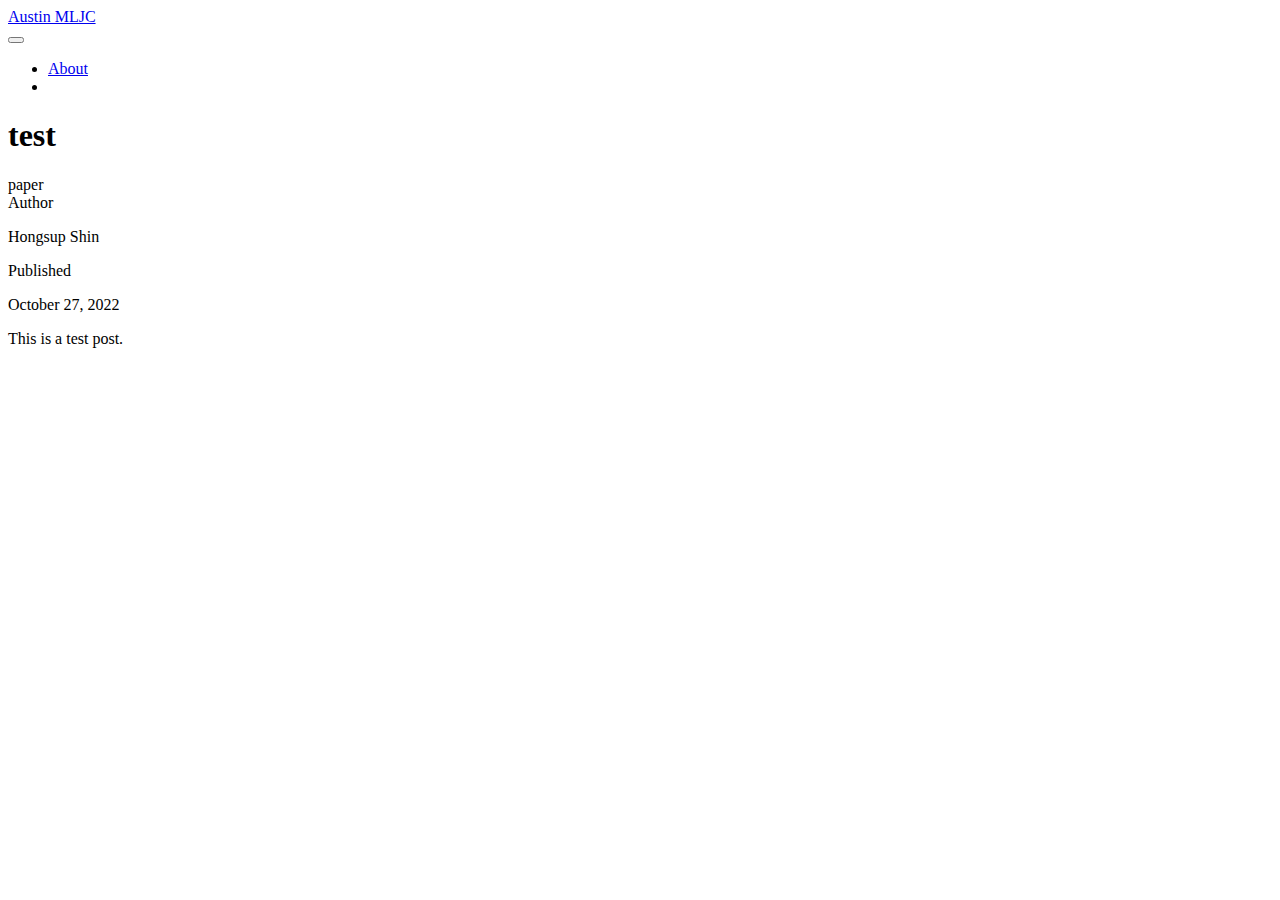
==== docs/posts/20221027/index.html @ 664da0d8 "added rendered results" ====
<!DOCTYPE html>
<html xmlns="http://www.w3.org/1999/xhtml" lang="en" xml:lang="en"><head>

<meta charset="utf-8">
<meta name="generator" content="quarto-1.2.242">

<meta name="viewport" content="width=device-width, initial-scale=1.0, user-scalable=yes">

<meta name="author" content="Hongsup Shin">
<meta name="dcterms.date" content="2022-10-27">

<title>Austin MLJC - test</title>
<style>
code{white-space: pre-wrap;}
span.smallcaps{font-variant: small-caps;}
div.columns{display: flex; gap: min(4vw, 1.5em);}
div.column{flex: auto; overflow-x: auto;}
div.hanging-indent{margin-left: 1.5em; text-indent: -1.5em;}
ul.task-list{list-style: none;}
ul.task-list li input[type="checkbox"] {
  width: 0.8em;
  margin: 0 0.8em 0.2em -1.6em;
  vertical-align: middle;
}
</style>


<script src="../../site_libs/quarto-nav/quarto-nav.js"></script>
<script src="../../site_libs/quarto-nav/headroom.min.js"></script>
<script src="../../site_libs/clipboard/clipboard.min.js"></script>
<script src="../../site_libs/quarto-search/autocomplete.umd.js"></script>
<script src="../../site_libs/quarto-search/fuse.min.js"></script>
<script src="../../site_libs/quarto-search/quarto-search.js"></script>
<meta name="quarto:offset" content="../../">
<script src="../../site_libs/quarto-html/quarto.js"></script>
<script src="../../site_libs/quarto-html/popper.min.js"></script>
<script src="../../site_libs/quarto-html/tippy.umd.min.js"></script>
<script src="../../site_libs/quarto-html/anchor.min.js"></script>
<link href="../../site_libs/quarto-html/tippy.css" rel="stylesheet">
<link href="../../site_libs/quarto-html/quarto-syntax-highlighting.css" rel="stylesheet" id="quarto-text-highlighting-styles">
<script src="../../site_libs/bootstrap/bootstrap.min.js"></script>
<link href="../../site_libs/bootstrap/bootstrap-icons.css" rel="stylesheet">
<link href="../../site_libs/bootstrap/bootstrap.min.css" rel="stylesheet" id="quarto-bootstrap" data-mode="light">
<script id="quarto-search-options" type="application/json">{
  "location": "navbar",
  "copy-button": false,
  "collapse-after": 3,
  "panel-placement": "end",
  "type": "overlay",
  "limit": 20,
  "language": {
    "search-no-results-text": "No results",
    "search-matching-documents-text": "matching documents",
    "search-copy-link-title": "Copy link to search",
    "search-hide-matches-text": "Hide additional matches",
    "search-more-match-text": "more match in this document",
    "search-more-matches-text": "more matches in this document",
    "search-clear-button-title": "Clear",
    "search-detached-cancel-button-title": "Cancel",
    "search-submit-button-title": "Submit"
  }
}</script>


<link rel="stylesheet" href="../../styles.css">
</head>

<body class="nav-fixed fullcontent">

<div id="quarto-search-results"></div>
  <header id="quarto-header" class="headroom fixed-top">
    <nav class="navbar navbar-expand-lg navbar-dark ">
      <div class="navbar-container container-fluid">
      <div class="navbar-brand-container">
    <a class="navbar-brand" href="../../index.html">
    <span class="navbar-title">Austin MLJC</span>
    </a>
  </div>
          <button class="navbar-toggler" type="button" data-bs-toggle="collapse" data-bs-target="#navbarCollapse" aria-controls="navbarCollapse" aria-expanded="false" aria-label="Toggle navigation" onclick="if (window.quartoToggleHeadroom) { window.quartoToggleHeadroom(); }">
  <span class="navbar-toggler-icon"></span>
</button>
          <div class="collapse navbar-collapse" id="navbarCollapse">
            <ul class="navbar-nav navbar-nav-scroll ms-auto">
  <li class="nav-item">
    <a class="nav-link" href="../../about.html">
 <span class="menu-text">About</span></a>
  </li>  
  <li class="nav-item compact">
    <a class="nav-link" href="https://github.com/AustinMLJournalClub/"><i class="bi bi-github" role="img">
</i> 
 <span class="menu-text"></span></a>
  </li>  
</ul>
              <div id="quarto-search" class="" title="Search"></div>
          </div> <!-- /navcollapse -->
      </div> <!-- /container-fluid -->
    </nav>
</header>
<!-- content -->
<header id="title-block-header" class="quarto-title-block default page-columns page-full">
  <div class="quarto-title-banner page-columns page-full">
    <div class="quarto-title column-body">
      <h1 class="title">test</h1>
                                <div class="quarto-categories">
                <div class="quarto-category">paper</div>
              </div>
                  </div>
  </div>
    
  
  <div class="quarto-title-meta">

      <div>
      <div class="quarto-title-meta-heading">Author</div>
      <div class="quarto-title-meta-contents">
               <p>Hongsup Shin </p>
            </div>
    </div>
      
      <div>
      <div class="quarto-title-meta-heading">Published</div>
      <div class="quarto-title-meta-contents">
        <p class="date">October 27, 2022</p>
      </div>
    </div>
    
      
    </div>
    
  
  </header><div id="quarto-content" class="quarto-container page-columns page-rows-contents page-layout-article page-navbar">
<!-- sidebar -->
<!-- margin-sidebar -->
    
<!-- main -->
<main class="content quarto-banner-title-block" id="quarto-document-content">




<p>This is a test post.</p>



</main> <!-- /main -->
<script id="quarto-html-after-body" type="application/javascript">
window.document.addEventListener("DOMContentLoaded", function (event) {
  const toggleBodyColorMode = (bsSheetEl) => {
    const mode = bsSheetEl.getAttribute("data-mode");
    const bodyEl = window.document.querySelector("body");
    if (mode === "dark") {
      bodyEl.classList.add("quarto-dark");
      bodyEl.classList.remove("quarto-light");
    } else {
      bodyEl.classList.add("quarto-light");
      bodyEl.classList.remove("quarto-dark");
    }
  }
  const toggleBodyColorPrimary = () => {
    const bsSheetEl = window.document.querySelector("link#quarto-bootstrap");
    if (bsSheetEl) {
      toggleBodyColorMode(bsSheetEl);
    }
  }
  toggleBodyColorPrimary();  
  const icon = "";
  const anchorJS = new window.AnchorJS();
  anchorJS.options = {
    placement: 'right',
    icon: icon
  };
  anchorJS.add('.anchored');
  const clipboard = new window.ClipboardJS('.code-copy-button', {
    target: function(trigger) {
      return trigger.previousElementSibling;
    }
  });
  clipboard.on('success', function(e) {
    // button target
    const button = e.trigger;
    // don't keep focus
    button.blur();
    // flash "checked"
    button.classList.add('code-copy-button-checked');
    var currentTitle = button.getAttribute("title");
    button.setAttribute("title", "Copied!");
    let tooltip;
    if (window.bootstrap) {
      button.setAttribute("data-bs-toggle", "tooltip");
      button.setAttribute("data-bs-placement", "left");
      button.setAttribute("data-bs-title", "Copied!");
      tooltip = new bootstrap.Tooltip(button, 
        { trigger: "manual", 
          customClass: "code-copy-button-tooltip",
          offset: [0, -8]});
      tooltip.show();    
    }
    setTimeout(function() {
      if (tooltip) {
        tooltip.hide();
        button.removeAttribute("data-bs-title");
        button.removeAttribute("data-bs-toggle");
        button.removeAttribute("data-bs-placement");
      }
      button.setAttribute("title", currentTitle);
      button.classList.remove('code-copy-button-checked');
    }, 1000);
    // clear code selection
    e.clearSelection();
  });
  function tippyHover(el, contentFn) {
    const config = {
      allowHTML: true,
      content: contentFn,
      maxWidth: 500,
      delay: 100,
      arrow: false,
      appendTo: function(el) {
          return el.parentElement;
      },
      interactive: true,
      interactiveBorder: 10,
      theme: 'quarto',
      placement: 'bottom-start'
    };
    window.tippy(el, config); 
  }
  const noterefs = window.document.querySelectorAll('a[role="doc-noteref"]');
  for (var i=0; i<noterefs.length; i++) {
    const ref = noterefs[i];
    tippyHover(ref, function() {
      // use id or data attribute instead here
      let href = ref.getAttribute('data-footnote-href') || ref.getAttribute('href');
      try { href = new URL(href).hash; } catch {}
      const id = href.replace(/^#\/?/, "");
      const note = window.document.getElementById(id);
      return note.innerHTML;
    });
  }
  const findCites = (el) => {
    const parentEl = el.parentElement;
    if (parentEl) {
      const cites = parentEl.dataset.cites;
      if (cites) {
        return {
          el,
          cites: cites.split(' ')
        };
      } else {
        return findCites(el.parentElement)
      }
    } else {
      return undefined;
    }
  };
  var bibliorefs = window.document.querySelectorAll('a[role="doc-biblioref"]');
  for (var i=0; i<bibliorefs.length; i++) {
    const ref = bibliorefs[i];
    const citeInfo = findCites(ref);
    if (citeInfo) {
      tippyHover(citeInfo.el, function() {
        var popup = window.document.createElement('div');
        citeInfo.cites.forEach(function(cite) {
          var citeDiv = window.document.createElement('div');
          citeDiv.classList.add('hanging-indent');
          citeDiv.classList.add('csl-entry');
          var biblioDiv = window.document.getElementById('ref-' + cite);
          if (biblioDiv) {
            citeDiv.innerHTML = biblioDiv.innerHTML;
          }
          popup.appendChild(citeDiv);
        });
        return popup.innerHTML;
      });
    }
  }
});
</script>
</div> <!-- /content -->



</body></html>
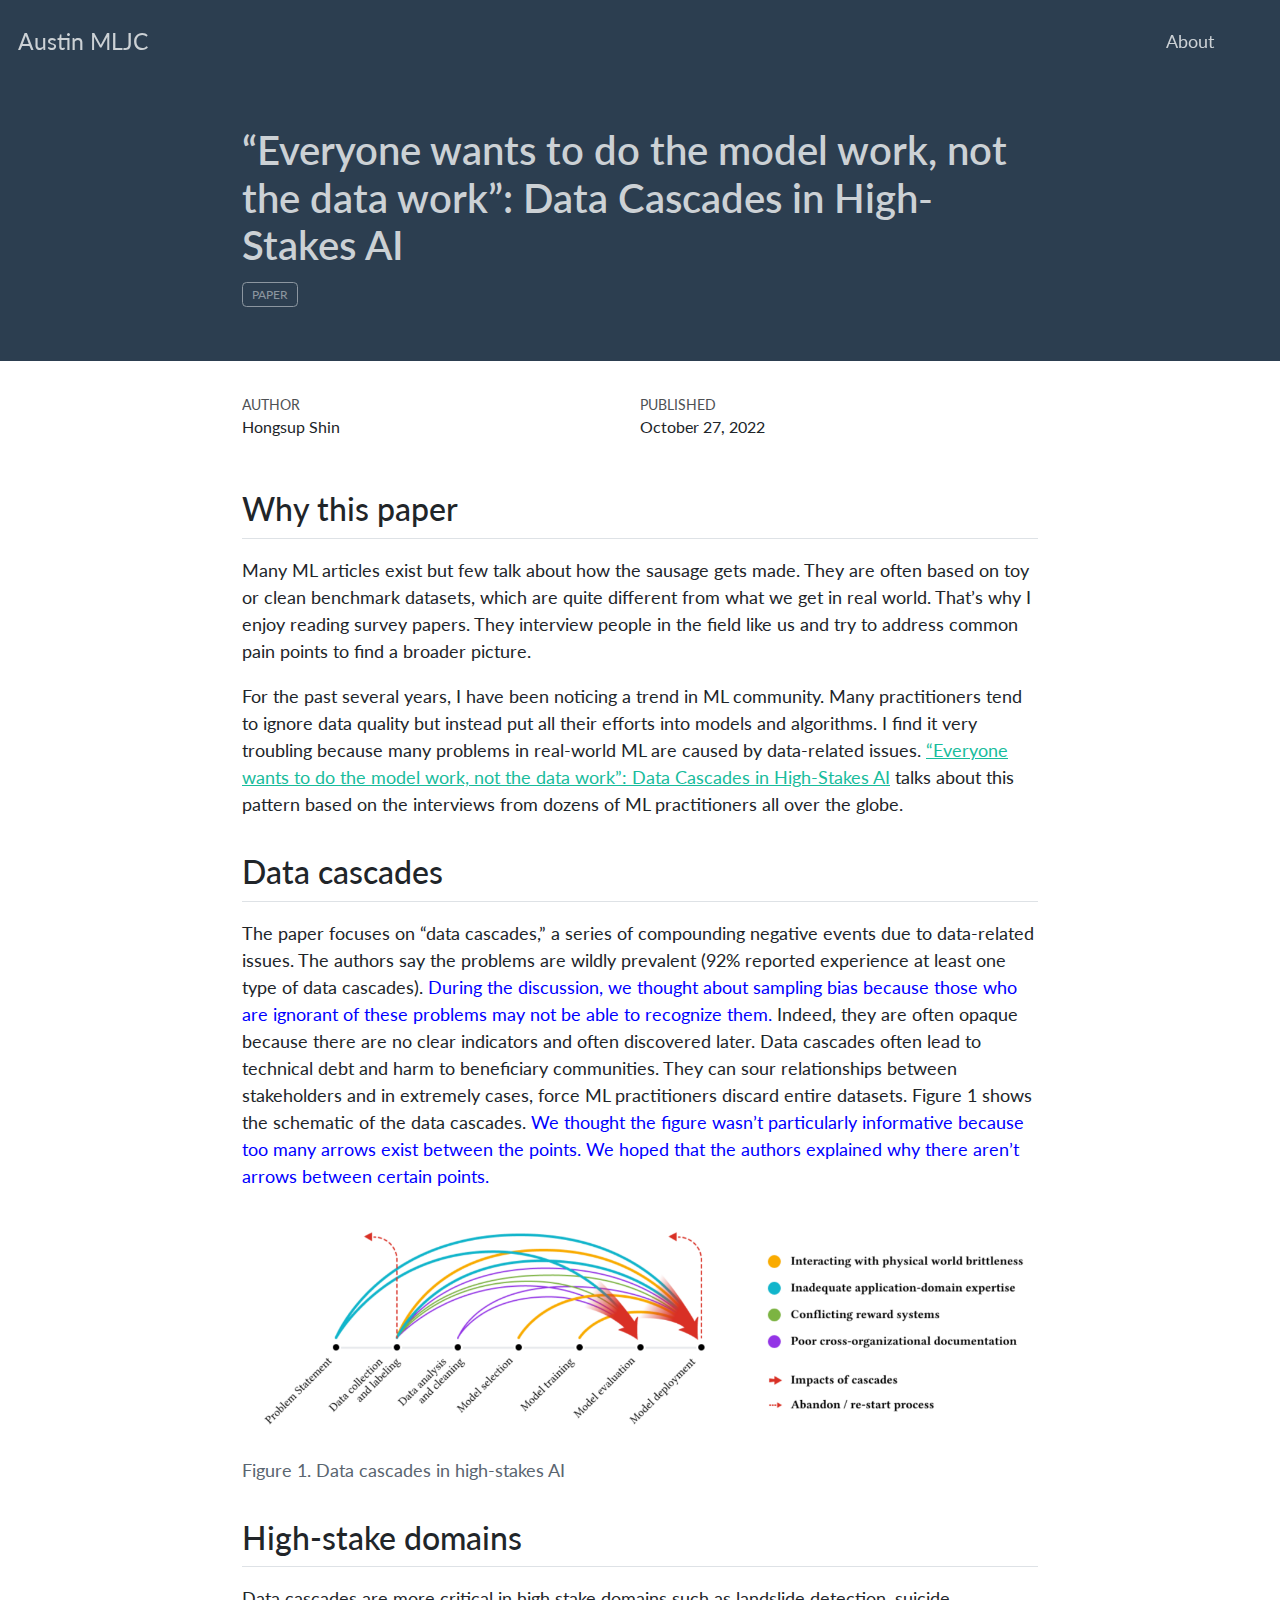
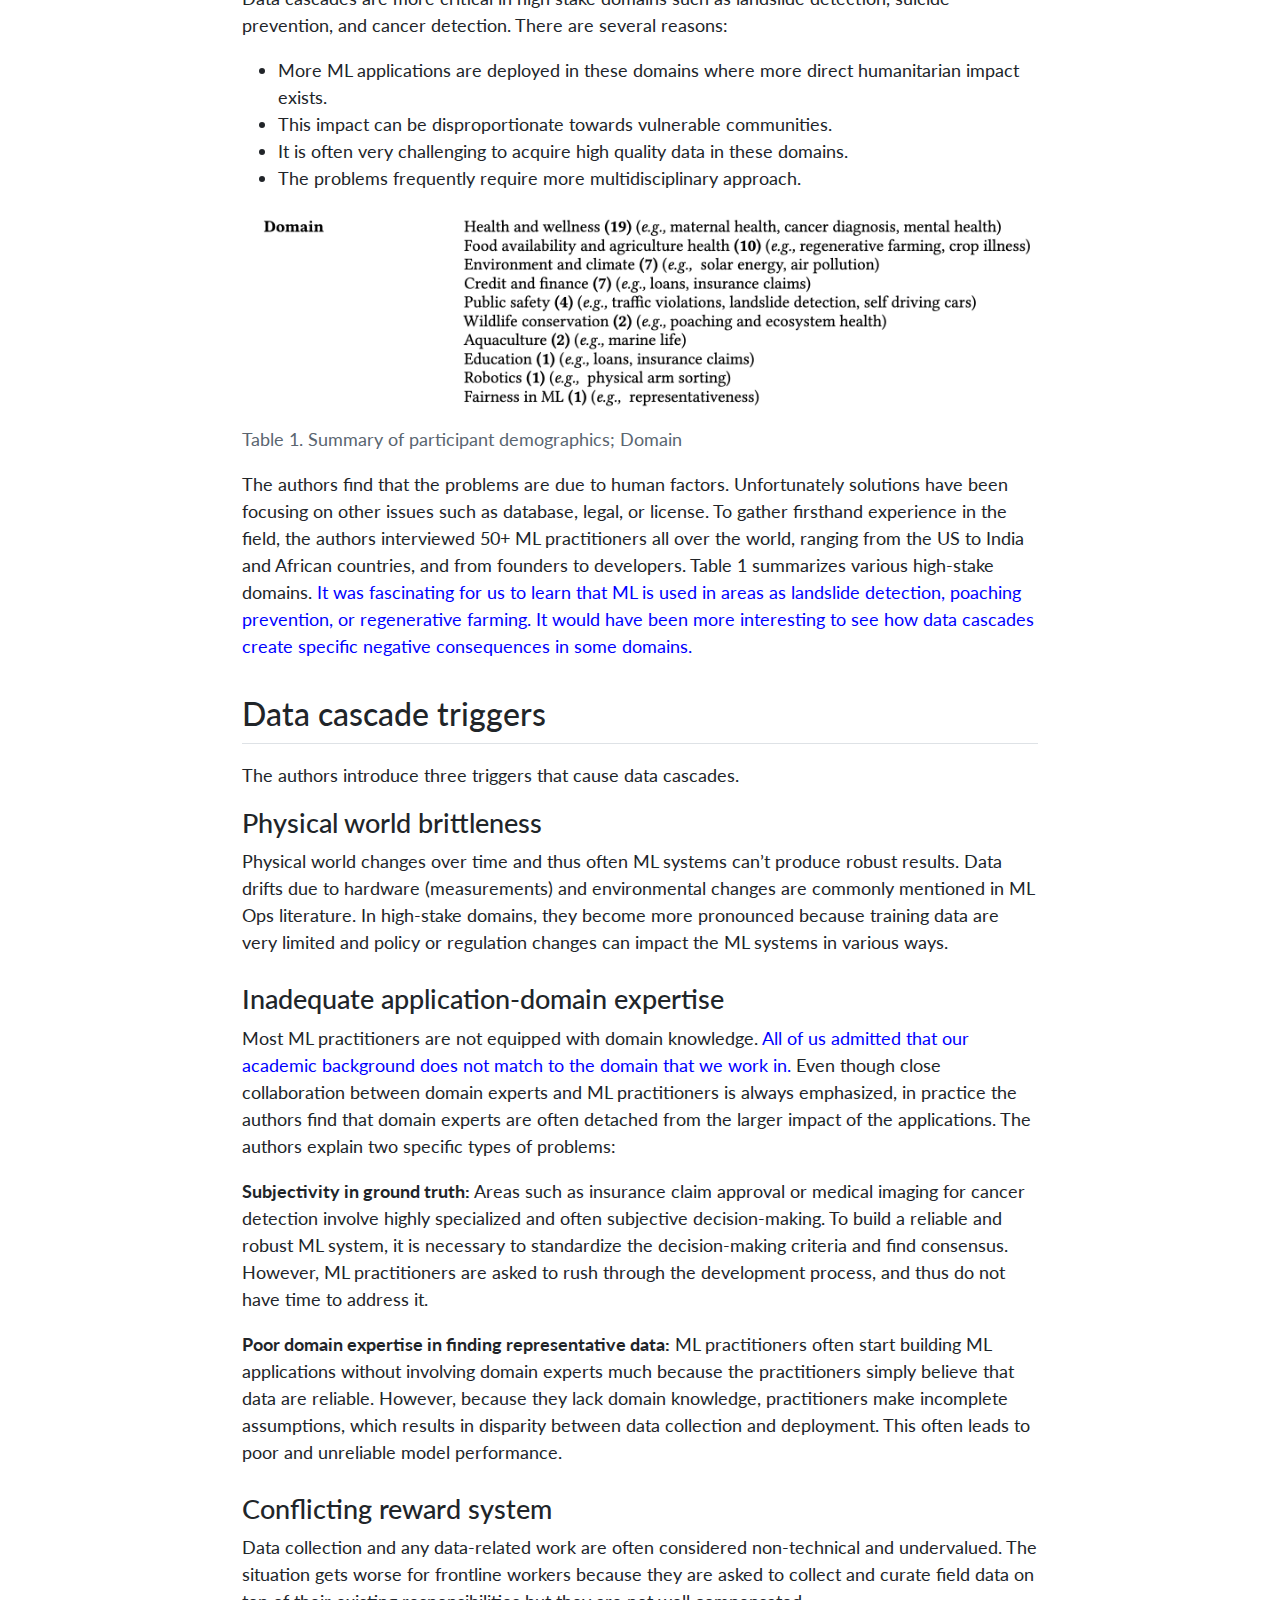
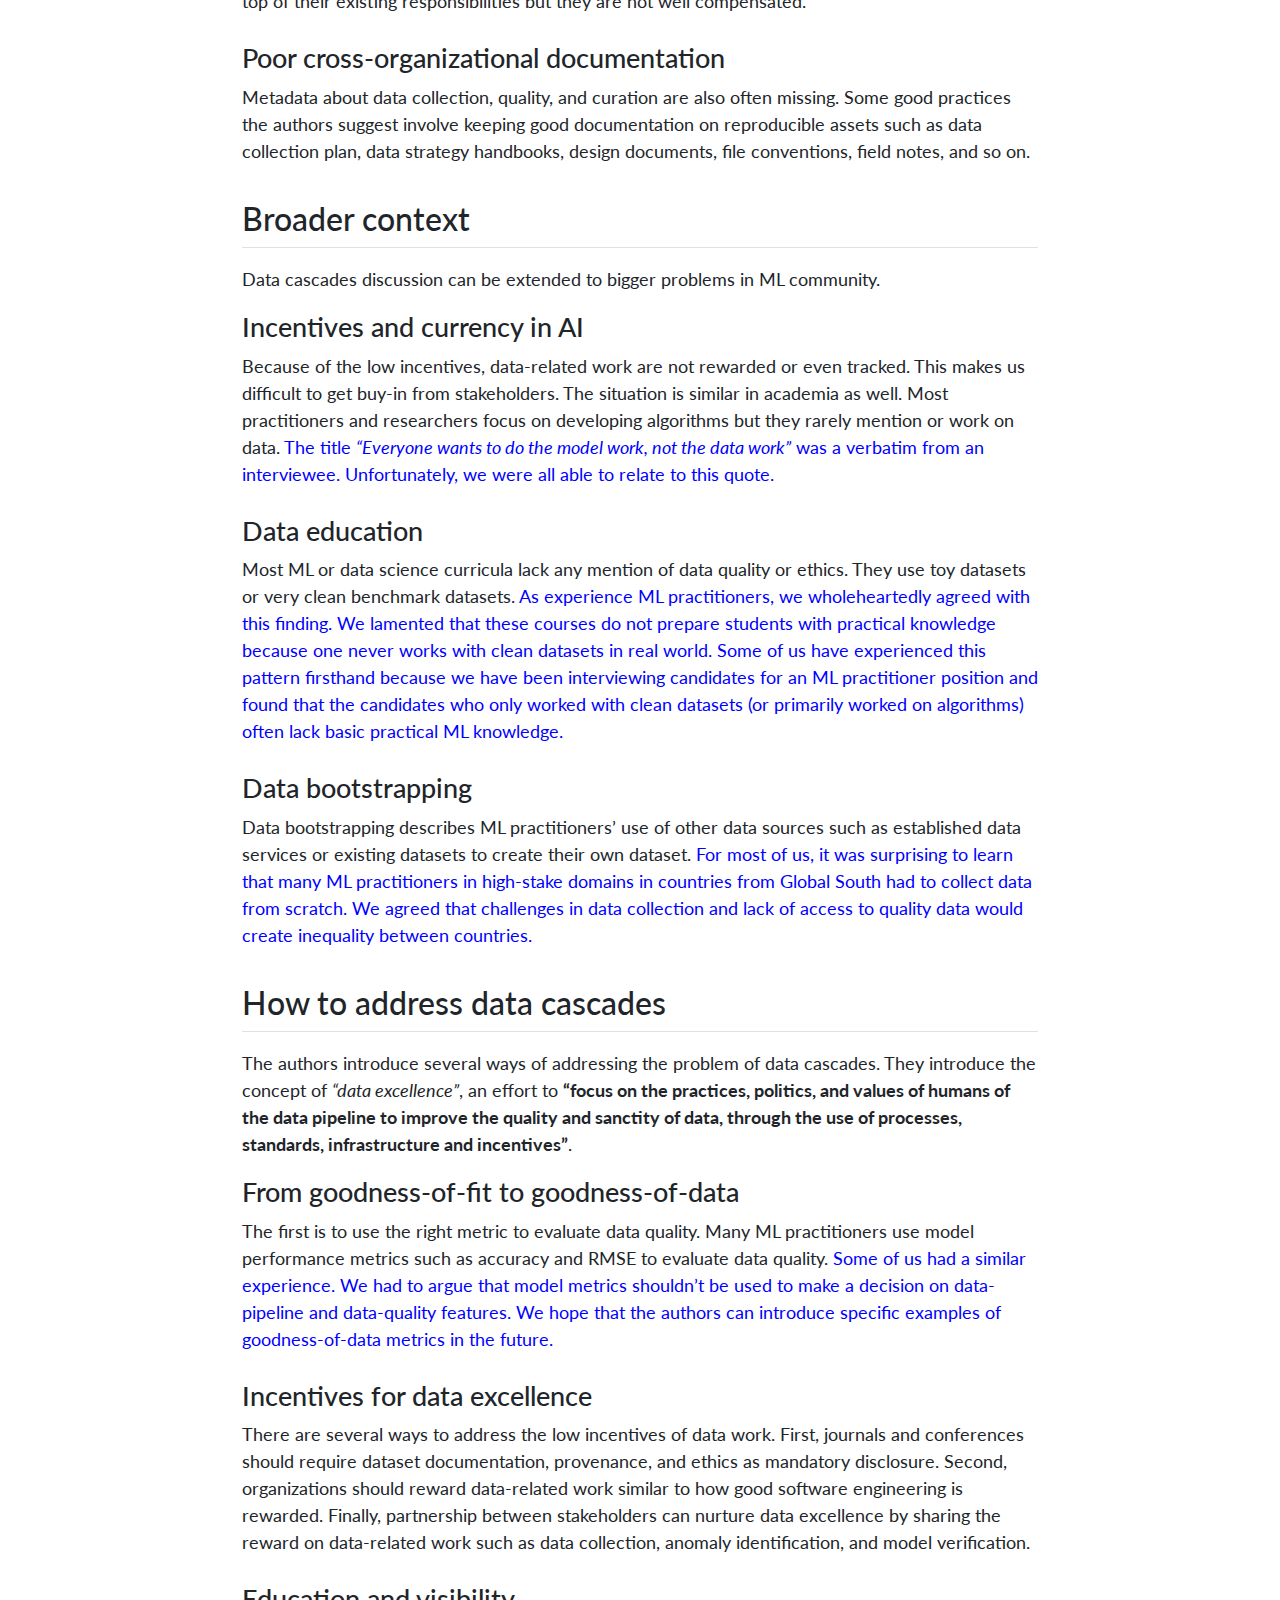
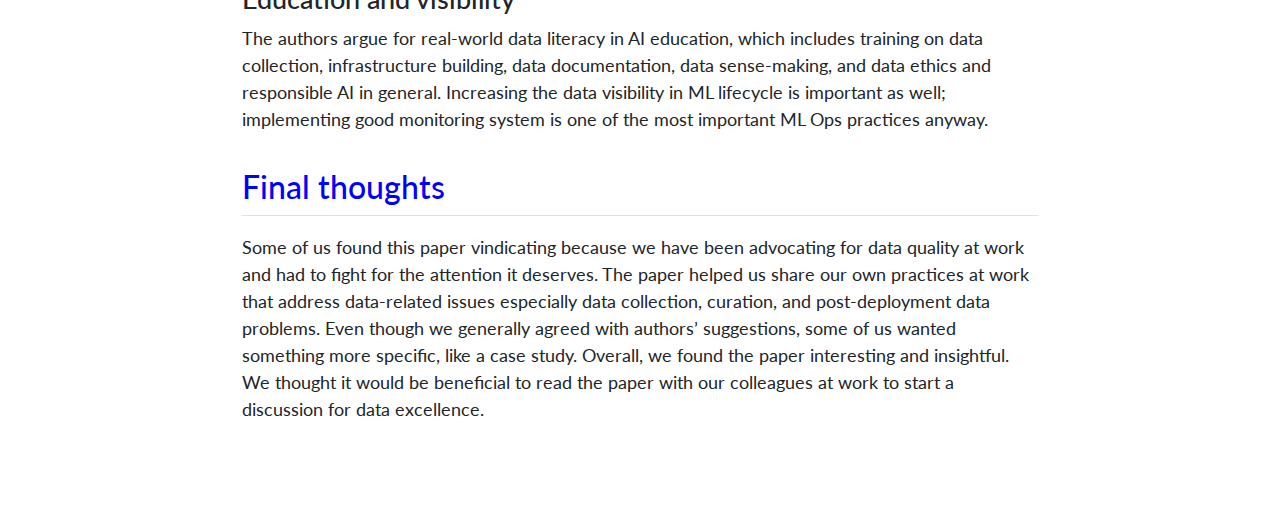
==== commit 4ff75679: "Merge pull request #5 from AustinMLJournalClub/20221027" ====
--- a/docs/posts/20221027/index.html
+++ b/docs/posts/20221027/index.html
@@ -9,7 +9,7 @@
 <meta name="author" content="Hongsup Shin">
 <meta name="dcterms.date" content="2022-10-27">
 
-<title>Austin MLJC - test</title>
+<title>Austin MLJC - “Everyone wants to do the model work, not the data work”: Data Cascades in High-Stakes AI</title>
 <style>
 code{white-space: pre-wrap;}
 span.smallcaps{font-variant: small-caps;}
@@ -86,7 +86,7 @@
  <span class="menu-text">About</span></a>
   </li>  
   <li class="nav-item compact">
-    <a class="nav-link" href="https://github.com/AustinMLJournalClub/"><i class="bi bi-github" role="img">
+    <a class="nav-link" href="https://github.com/AustinMLJournalClub/blog"><i class="bi bi-github" role="img">
 </i> 
  <span class="menu-text"></span></a>
   </li>  
@@ -100,7 +100,7 @@
 <header id="title-block-header" class="quarto-title-block default page-columns page-full">
   <div class="quarto-title-banner page-columns page-full">
     <div class="quarto-title column-body">
-      <h1 class="title">test</h1>
+      <h1 class="title">“Everyone wants to do the model work, not the data work”: Data Cascades in High-Stakes AI</h1>
                                 <div class="quarto-categories">
                 <div class="quarto-category">paper</div>
               </div>
@@ -138,9 +138,98 @@
 
 
 
-<p>This is a test post.</p>
-
-
+<section id="why-this-paper" class="level2">
+<h2 class="anchored" data-anchor-id="why-this-paper">Why this paper</h2>
+<p>Many ML articles exist but few talk about how the sausage gets made. They are often based on toy or clean benchmark datasets, which are quite different from what we get in real world. That’s why I enjoy reading survey papers. They interview people in the field like us and try to address common pain points to find a broader picture.</p>
+<p>For the past several years, I have been noticing a trend in ML community. Many practitioners tend to ignore data quality but instead put all their efforts into models and algorithms. I find it very troubling because many problems in real-world ML are caused by data-related issues. <a href="https://research.google/pubs/pub49953/">“Everyone wants to do the model work, not the data work”: Data Cascades in High-Stakes AI</a> talks about this pattern based on the interviews from dozens of ML practitioners all over the globe.</p>
+</section>
+<section id="data-cascades" class="level2">
+<h2 class="anchored" data-anchor-id="data-cascades">Data cascades</h2>
+<p>The paper focuses on “data cascades,” a series of compounding negative events due to data-related issues. The authors say the problems are wildly prevalent (92% reported experience at least one type of data cascades). <font color="blue">During the discussion, we thought about sampling bias because those who are ignorant of these problems may not be able to recognize them.</font> Indeed, they are often opaque because there are no clear indicators and often discovered later. Data cascades often lead to technical debt and harm to beneficiary communities. They can sour relationships between stakeholders and in extremely cases, force ML practitioners discard entire datasets. Figure 1 shows the schematic of the data cascades. <font color="blue">We thought the figure wasn’t particularly informative because too many arrows exist between the points. We hoped that the authors explained why there aren’t arrows between certain points.</font></p>
+<div class="quarto-figure quarto-figure-center">
+<figure class="figure">
+<p><img src="Data cascades in high-stakes AI full.png" class="img-fluid figure-img"></p>
+<p></p><figcaption class="figure-caption">Figure 1. Data cascades in high-stakes AI</figcaption><p></p>
+</figure>
+</div>
+</section>
+<section id="high-stake-domains" class="level2">
+<h2 class="anchored" data-anchor-id="high-stake-domains">High-stake domains</h2>
+<p>Data cascades are more critical in high stake domains such as landslide detection, suicide prevention, and cancer detection. There are several reasons:</p>
+<ul>
+<li>More ML applications are deployed in these domains where more direct humanitarian impact exists.</li>
+<li>This impact can be disproportionate towards vulnerable communities.</li>
+<li>It is often very challenging to acquire high quality data in these domains.</li>
+<li>The problems frequently require more multidisciplinary approach.</li>
+</ul>
+<div class="quarto-figure quarto-figure-center">
+<figure class="figure">
+<p><img src="Summary of participant demographics.png" class="img-fluid figure-img"></p>
+<p></p><figcaption class="figure-caption">Table 1. Summary of participant demographics; Domain</figcaption><p></p>
+</figure>
+</div>
+<p>The authors find that the problems are due to human factors. Unfortunately solutions have been focusing on other issues such as database, legal, or license. To gather firsthand experience in the field, the authors interviewed 50+ ML practitioners all over the world, ranging from the US to India and African countries, and from founders to developers. Table 1 summarizes various high-stake domains. <font color="blue">It was fascinating for us to learn that ML is used in areas as landslide detection, poaching prevention, or regenerative farming. It would have been more interesting to see how data cascades create specific negative consequences in some domains.</font></p>
+</section>
+<section id="data-cascade-triggers" class="level2">
+<h2 class="anchored" data-anchor-id="data-cascade-triggers">Data cascade triggers</h2>
+<p>The authors introduce three triggers that cause data cascades.</p>
+<section id="physical-world-brittleness" class="level3">
+<h3 class="anchored" data-anchor-id="physical-world-brittleness">Physical world brittleness</h3>
+<p>Physical world changes over time and thus often ML systems can’t produce robust results. Data drifts due to hardware (measurements) and environmental changes are commonly mentioned in ML Ops literature. In high-stake domains, they become more pronounced because training data are very limited and policy or regulation changes can impact the ML systems in various ways.</p>
+</section>
+<section id="inadequate-application-domain-expertise" class="level3">
+<h3 class="anchored" data-anchor-id="inadequate-application-domain-expertise">Inadequate application-domain expertise</h3>
+<p>Most ML practitioners are not equipped with domain knowledge. <font color="blue">All of us admitted that our academic background does not match to the domain that we work in.</font> Even though close collaboration between domain experts and ML practitioners is always emphasized, in practice the authors find that domain experts are often detached from the larger impact of the applications. The authors explain two specific types of problems:</p>
+<p><strong>Subjectivity in ground truth:</strong> Areas such as insurance claim approval or medical imaging for cancer detection involve highly specialized and often subjective decision-making. To build a reliable and robust ML system, it is necessary to standardize the decision-making criteria and find consensus. However, ML practitioners are asked to rush through the development process, and thus do not have time to address it.</p>
+<p><strong>Poor domain expertise in finding representative data:</strong> ML practitioners often start building ML applications without involving domain experts much because the practitioners simply believe that data are reliable. However, because they lack domain knowledge, practitioners make incomplete assumptions, which results in disparity between data collection and deployment. This often leads to poor and unreliable model performance.</p>
+</section>
+<section id="conflicting-reward-system" class="level3">
+<h3 class="anchored" data-anchor-id="conflicting-reward-system">Conflicting reward system</h3>
+<p>Data collection and any data-related work are often considered non-technical and undervalued. The situation gets worse for frontline workers because they are asked to collect and curate field data on top of their existing responsibilities but they are not well compensated.</p>
+</section>
+<section id="poor-cross-organizational-documentation" class="level3">
+<h3 class="anchored" data-anchor-id="poor-cross-organizational-documentation">Poor cross-organizational documentation</h3>
+<p>Metadata about data collection, quality, and curation are also often missing. Some good practices the authors suggest involve keeping good documentation on reproducible assets such as data collection plan, data strategy handbooks, design documents, file conventions, field notes, and so on.</p>
+</section>
+</section>
+<section id="broader-context" class="level2">
+<h2 class="anchored" data-anchor-id="broader-context">Broader context</h2>
+<p>Data cascades discussion can be extended to bigger problems in ML community.</p>
+<section id="incentives-and-currency-in-ai" class="level3">
+<h3 class="anchored" data-anchor-id="incentives-and-currency-in-ai">Incentives and currency in AI</h3>
+<p>Because of the low incentives, data-related work are not rewarded or even tracked. This makes us difficult to get buy-in from stakeholders. The situation is similar in academia as well. Most practitioners and researchers focus on developing algorithms but they rarely mention or work on data. <font color="blue">The title <em>“Everyone wants to do the model work, not the data work”</em> was a verbatim from an interviewee. Unfortunately, we were all able to relate to this quote.</font></p>
+</section>
+<section id="data-education" class="level3">
+<h3 class="anchored" data-anchor-id="data-education">Data education</h3>
+<p>Most ML or data science curricula lack any mention of data quality or ethics. They use toy datasets or very clean benchmark datasets. <font color="blue">As experience ML practitioners, we wholeheartedly agreed with this finding. We lamented that these courses do not prepare students with practical knowledge because one never works with clean datasets in real world. Some of us have experienced this pattern firsthand because we have been interviewing candidates for an ML practitioner position and found that the candidates who only worked with clean datasets (or primarily worked on algorithms) often lack basic practical ML knowledge.</font></p>
+</section>
+<section id="data-bootstrapping" class="level3">
+<h3 class="anchored" data-anchor-id="data-bootstrapping">Data bootstrapping</h3>
+<p>Data bootstrapping describes ML practitioners’ use of other data sources such as established data services or existing datasets to create their own dataset. <font color="blue">For most of us, it was surprising to learn that many ML practitioners in high-stake domains in countries from Global South had to collect data from scratch. We agreed that challenges in data collection and lack of access to quality data would create inequality between countries.</font></p>
+</section>
+</section>
+<section id="how-to-address-data-cascades" class="level2">
+<h2 class="anchored" data-anchor-id="how-to-address-data-cascades">How to address data cascades</h2>
+<p>The authors introduce several ways of addressing the problem of data cascades. They introduce the concept of <em>“data excellence”</em>, an effort to <strong>“focus on the practices, politics, and values of humans of the data pipeline to improve the quality and sanctity of data, through the use of processes, standards, infrastructure and incentives”</strong>.</p>
+<section id="from-goodness-of-fit-to-goodness-of-data" class="level3">
+<h3 class="anchored" data-anchor-id="from-goodness-of-fit-to-goodness-of-data">From goodness-of-fit to goodness-of-data</h3>
+<p>The first is to use the right metric to evaluate data quality. Many ML practitioners use model performance metrics such as accuracy and RMSE to evaluate data quality. <font color="blue">Some of us had a similar experience. We had to argue that model metrics shouldn’t be used to make a decision on data-pipeline and data-quality features. We hope that the authors can introduce specific examples of goodness-of-data metrics in the future.</font></p>
+</section>
+<section id="incentives-for-data-excellence" class="level3">
+<h3 class="anchored" data-anchor-id="incentives-for-data-excellence">Incentives for data excellence</h3>
+<p>There are several ways to address the low incentives of data work. First, journals and conferences should require dataset documentation, provenance, and ethics as mandatory disclosure. Second, organizations should reward data-related work similar to how good software engineering is rewarded. Finally, partnership between stakeholders can nurture data excellence by sharing the reward on data-related work such as data collection, anomaly identification, and model verification.</p>
+</section>
+<section id="education-and-visibility" class="level3">
+<h3 class="anchored" data-anchor-id="education-and-visibility">Education and visibility</h3>
+<p>The authors argue for real-world data literacy in AI education, which includes training on data collection, infrastructure building, data documentation, data sense-making, and data ethics and responsible AI in general. Increasing the data visibility in ML lifecycle is important as well; implementing good monitoring system is one of the most important ML Ops practices anyway.</p>
+</section>
+</section>
+<section id="final-thoughts" class="level2">
+<h2 class="anchored" data-anchor-id="final-thoughts"><font color="Blue">Final thoughts</font></h2>
+<p>Some of us found this paper vindicating because we have been advocating for data quality at work and had to fight for the attention it deserves. The paper helped us share our own practices at work that address data-related issues especially data collection, curation, and post-deployment data problems. Even though we generally agreed with authors’ suggestions, some of us wanted something more specific, like a case study. Overall, we found the paper interesting and insightful. We thought it would be beneficial to read the paper with our colleagues at work to start a discussion for data excellence.</p>
+
+
+</section>
 
 </main> <!-- /main -->
 <script id="quarto-html-after-body" type="application/javascript">
